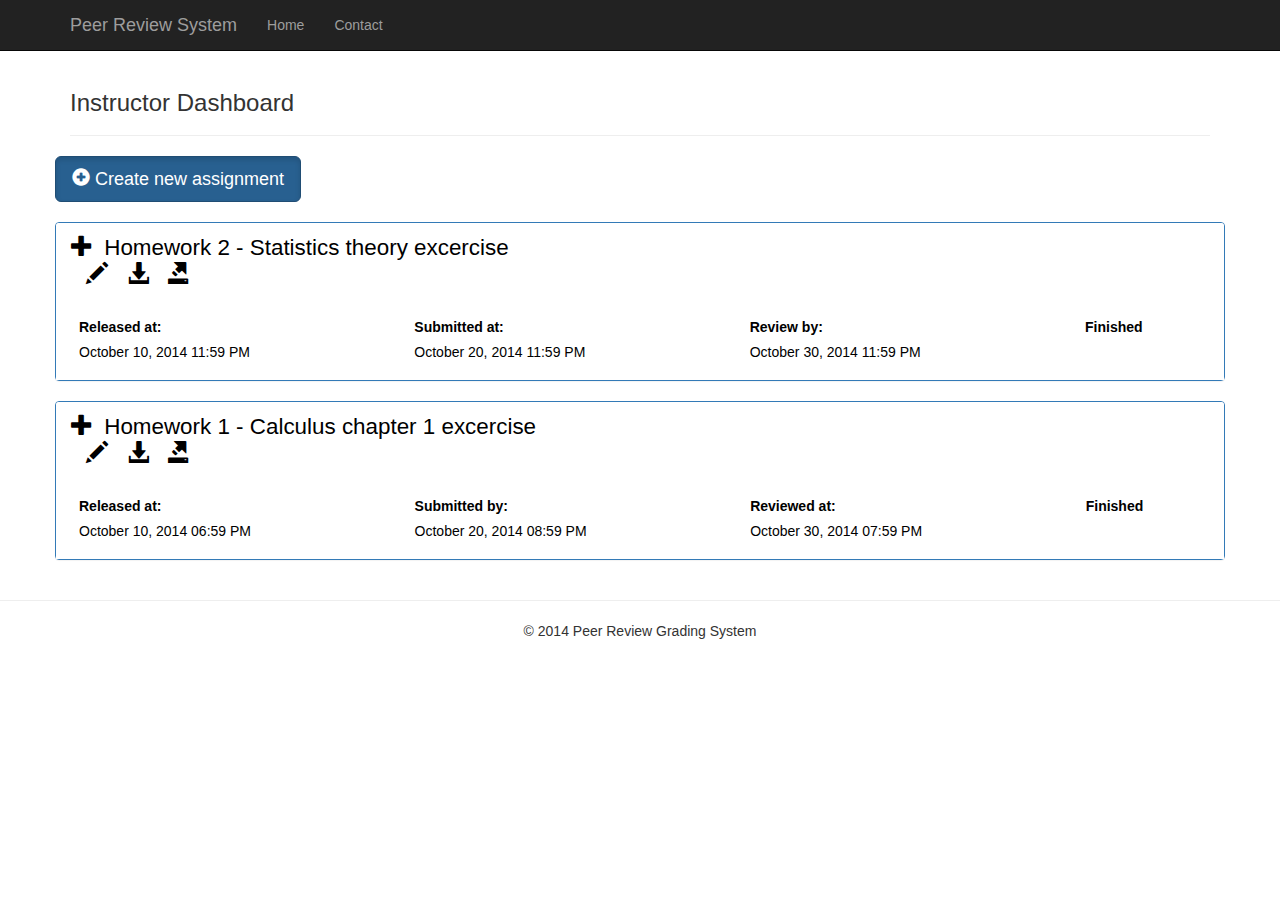
==== instructor-dashboard.html @ ed5aa230 "Change toggle function to include assignment title" ====
<!DOCTYPE html>
<html lang="en">

<head>
<meta charset="utf-8">
<meta name="viewport" content="width=device-width, initial-scale=1.0">
<meta name="description" content="">
<meta name="author" content="">
<link rel="shortcut icon" href="../../assets/ico/favicon.png">
<title>Instructor Dashboard</title>
<link
	href="https://netdna.bootstrapcdn.com/bootstrap/3.0.0/css/bootstrap.min.css"
	rel="stylesheet">
<link href="css/instructor-dashboard.css" rel="stylesheet">
<link href="css/share.css" rel="stylesheet">
<link href="css/bootstrap-clockpicker.min.css" rel="stylesheet">
<link href="css/datepicker.css" rel="stylesheet">
</head>

<body>
	<div class="navbar navbar-inverse navbar-fixed-top">
		<div class="container">
			<div class="navbar-header">
				<button type="button" class="navbar-toggle" data-toggle="collapse"
					data-target=".navbar-collapse">
					<span class="icon-bar"></span> <span class="icon-bar"></span> <span
						class="icon-bar"></span>
				</button>
				<a class="navbar-brand" href="index.html" target="">Peer Review
					System</a>
			</div>
			<div class="collapse navbar-collapse">
				<ul class="nav navbar-nav">
					<li><a href="index.html">Home</a></li>
					<li></li>
					<li><a href="#">Contact</a></li>
				</ul>
			</div>
			<!--/.nav-collapse -->
		</div>
	</div>
	<div class="container">
		<div class="page-header">
			<h3>Instructor Dashboard</h3>
		</div>
		<div class="row" id="area-new-assignment">
			<a href="instructor-new-assignment.html"
				class="btn btn-primary btn-lg active" role="button"> <span
				class="glyphicon glyphicon-plus-sign"></span> Create new assignment
			</a>
		</div>
		<div class="row">
			<div class="panel panel-primary" id="assignment-0">
				<div class="panel-heading">
					<div class="panel-top-bar">
						<h3 class="panel-title">
						<h3 class="panel-title zone-instructor-toggle" title="Show/Hide the assignment details" style="cursor: pointer">
							<span class="glyphicon glyphicon-plus toggle-icon"></span>
							Homework 2 - Statistics theory excercise
						</h3>
						<div class="panel-icon-group">
							<!--yuwei: ID is added for doing edit or download for each task.-->
							<span class="glyphicon glyphicon-pencil function-icon" title="Edit this assignment"	
										id="0" style="cursor: pointer"></span>
							<span class="glyphicon glyphicon-download-alt function-icon" 
										title="Download Sumiitted Assignments" id="0"
										style="cursor: pointer" data-toggle="modal"
										data-target="#myModal"></span>
							<span	class="glyphicon glyphicon-export function-icon grey"
										title="Export peer grade data" id="0"></span>
							<!-- change export icon, and change description later -->
						</div>
						<div class="modal fade" id="myModal" tabindex="-1" role="dialog"
							aria-labelledby="myModalLabel" aria-hidden="true">
							<div class="modal-dialog">
								<div class="modal-content">
									<div class="modal-header">
										<button type="button" class="close" data-dismiss="modal">
											<span aria-hidden="true">&times;</span><span class="sr-only">Close</span>
										</button>
										<h4 class="modal-title" id="myModalLabel">Homework 2</h4>
									</div>
									<div class="modal-body">...</div>
									<div class="modal-footer">
										<button type="button" class="btn btn-default"
											data-dismiss="modal">Cancel</button>
										<button type="button" class="btn btn-primary">Save
											changes</button>
									</div>
								</div>
							</div>
						</div>
					</div>
					<form action="">
						<table id="assignment-main-desc" class="table">
							<tbody>
								<tr class="assignment-timeline">
									<td>
										<div class="circleBase circleType2"></div>
										<div class="lineBase lineType2"></div>
										<div class="lineBase lineType2"></div>
									</td>
									<td>
										<div class="circleBase circleType2"></div>
										<div class="lineBase lineType2"></div>
										<div class="lineBase lineType1"></div>
									</td>
									<td>
										<div class="circleBase circleType1"></div>
										<div class="lineBase lineType1"></div>
										<div class="lineBase lineType1"></div>
									</td>
									<td>
										<div class="circleBase circleType1"></div>
									</td>
								</tr>
								<tr>
									<td>
										<label>Released at:</label>
										<br>
										<span class="release_date_0"> October 10, 2014 11:59 PM</span>
										<span>
											<div class="hide input-append date col-lg-6"
												data-date-format="mm-dd-yyyy" id="realease_date_picker_0">
												<!-- rdp0 for "release_date_picker_0" -->
												<input class="form-control span2 rdp0" size="16" type="text">
												<span class="add-on"><i class="icon-th"></i></span>
											</div>
											<div class="hide input-group clockpicker col-lg-6 rcp0"
												data-autoclose="true" id="realease_clock_picker_0">
												<input type="text" class="form-control span2 clock-value">
												<span class="input-group-addon"> <span
													class="glyphicon glyphicon-time"></span>
												</span>
											</div>
										</span>
									</td>
									<td>
										<label>Submitted at:</label>
										<br>
										<span class="submission_date_0"> October 20, 2014 11:59 PM</span>
										<span>
											<div class="hide input-append date col-lg-6"
												data-date-format="mm-dd-yyyy" id="submission_date_picker_0">
												<input class="form-control span2 sdp0" size="16" type="text">
												<span class="add-on"><i class="icon-th"></i></span>
											</div>
											<div class="hide input-group clockpicker col-lg-6 scp0"
												data-autoclose="true" id="submission_clock_picker_0">
												<input type="text" class="form-control span2 clock-value">
												<span class="input-group-addon">
													<span class="glyphicon glyphicon-time"></span>
												</span>
											</div>
										</span>
									</td>
									<td>
										<label>Review by:</label>
										<br>
										<span class="grading_date_0"> October 30, 2014 11:59 PM</span>
										<span>
											<div class="hide input-append date col-lg-6"
												data-date-format="mm-dd-yyyy" id="grading_date_picker_0">
												<input class="form-control span2 gdp0" size="16" type="text">
												<span class="add-on"><i class="icon-th"></i></span>
											</div>
											<div class="hide input-group clockpicker col-lg-6 gcp0"
												data-autoclose="true" id="grading_clock_picker_0">
												<input type="text" class="form-control span2 clock-value">
												<span class="input-group-addon"> <span
													class="glyphicon glyphicon-time"></span>
												</span>
											</div>
										</span>
									</td>
									<td>
										<label>Finished</label>
									</td>
								</tr>
							</tbody>
						</table>
					</form>
				</div>
				<div class="panel-body assignment-body" id="assignment-body-0" hidden="hidden">
					<table class="table assignment-body-desc">
						<tbody>
							<tr>
								<td class="assignment-detail-label">
									<label>Maximum score:</label>
								</td>
								<td>
									<span class="max-score-static">100</span>
									<div class="col-md-2 max-score-form hide">
											<input type="text" class="form-control" placeholder="Maximum score">
									</div>
								</td>
							</tr>
							<tr>
								<td><label>Number of peer graders:</label></td>
								<td>
									<span class="peer-graders-number-static">3</span>
									<div class="col-md-2 peer-graders-number-form hide">
										<select class="form-control">
										  <option>1</option>
										  <option>2</option>
										  <option>3</option>
										  <option>4</option>
										  <option>5</option>
										</select>
									</div>
								</td>
							</tr>
							<tr>
								<td><label>Assignment instructions:</label></td>
								<td>
									<span class="instructions-static">Give examples of future HCI techniques/technologies.<br>Justify the answer.</span>
									<div class="col-md-8 instructions-form hide">
										<textarea class="form-control" rows="5"></textarea>
									</div>
								</td>
							</tr>
							<tr>
								<td><label>Review guidelines:</label></td>
								<td>
									<span class="guidelines-static">If there are 1 example, minus 10 points.<br>If there are 2 - 3 examples, minus 5 points.<br>Other than this, give the score based from their reasons.</span>
									<div class="col-md-8 guidelines-form hide">
										<textarea class="form-control" rows="5"></textarea>
									</div>
								</td>
							</tr>
						</tbody>
					</table>
					<div align="right" id="submitTable-0"></div>
				</div>
			</div>
		</div>
		<div class="row">
			<div class="panel panel-primary" id="assignment-1">
				<div class="panel-heading">
					<div class="panel-top-bar">
						<h3 class="panel-title zone-instructor-toggle" title="Show/Hide the assignment details" style="cursor: pointer">
							<span class="glyphicon glyphicon-plus toggle-icon"></span>
							Homework 1 - Calculus chapter 1 excercise
						</h3>
						<div class="panel-icon-group">
							<!--yuwei: ID is added for doing edit or download for each task.-->
							<span class="glyphicon glyphicon-pencil function-icon" title="Edit this assignment"
										id="1" style="cursor: pointer"></span>
							<span class="glyphicon glyphicon-download-alt function-icon"
										title="Download Sumiitted Assignments" id="1"
										style="cursor: pointer"></span>
							<span	class="glyphicon glyphicon-export function-icon"
										title="Export peer grade data" id="1" style="cursor: pointer"></span>
							<!-- change export icon, and change description later -->
						</div>
					</div>
					<form action="">
						<table id="assignment-main-desc" class="table">
							<tbody>
								<tr class="assignment-timeline">
									<td>
										<div class="circleBase circleType2"></div>
										<div class="lineBase lineType2"></div>
										<div class="lineBase lineType2"></div>
									</td>
									<td>
										<div class="circleBase circleType2"></div>
										<div class="lineBase lineType2"></div>
										<div class="lineBase lineType2"></div>
									</td>
									<td>
										<div class="circleBase circleType2"></div>
										<div class="lineBase lineType2"></div>
										<div class="lineBase lineType2"></div>
									</td>
									<td>
										<div class="circleBase circleType2"></div>
									</td>
								</tr>
								<tr>
									<td>
										<label>Released at:</label>
										<br>
										<span class="release_date_1"> October 10, 2014 06:59 PM</span>
										<span>
											<div class="hide input-append date col-lg-6"
												data-date-format="mm-dd-yyyy" id="realease_date_picker_1">
												<!-- rdp1 for "release_date_picker_1" -->
												<input class="form-control span2 rdp1" size="16" type="text">
												<span class="add-on"><i class="icon-th"></i></span>
											</div>
											<div class="hide input-group clockpicker col-lg-6 rcp1"
												data-autoclose="true" id="realease_clock_picker_1">
												<input type="text" class="form-control span2 clock-value">
												<span class="input-group-addon">
													<span class="glyphicon glyphicon-time"></span>
												</span>
											</div>
										</span>
									</td>
									<td>
										<label>Submitted by:</label>
										<br>
										<span class="submission_date_1">October 20, 2014 08:59 PM</span>
										<span>
											<div class="hide input-append date col-lg-6"
												data-date-format="mm-dd-yyyy" id="submission_date_picker_1">
												<input class="form-control span2 sdp1" size="16" type="text">
												<span class="add-on"><i	class="icon-th"></i></span>
											</div>
											<div class="hide input-group clockpicker col-lg-6 scp1"
												data-autoclose="true" id="submission_clock_picker_1">
												<input type="text" class="form-control span2 clock-value">
												<span class="input-group-addon">
													<span class="glyphicon glyphicon-time"></span>
												</span>
											</div>
										</span>
									</td>
									<td>
										<label>Reviewed at:</label>
										<br>
										<span class="grading_date_1"> October 30, 2014 07:59 PM</span>
										<span>
											<div class="hide input-append date col-lg-6"
												data-date-format="mm-dd-yyyy" id="grading_date_picker_1">
												<input class="form-control span2 gdp1" size="16" type="text">
												<span class="add-on"><i class="icon-th"></i></span>
											</div>
											<div class="hide input-group clockpicker col-lg-6 gcp1"
												data-autoclose="true" id="grading_clock_picker_1">
												<input type="text" class="form-control span2 clock-value">
												<span class="input-group-addon">
													<span class="glyphicon glyphicon-time gcp1"></span>
												</span>
											</div>
										</span>
									</td>
									<td>
										<label>Finished</label>
									</td>
								</tr>
							</tbody>
						</table>
					</form>
				</div>
				<div class="panel-body assignment-body" id="assignment-body-1"
					hidden="hidden">
					<table class="table assignment-body-desc">
						<tbody>
							<tr>
								<td class="assignment-detail-label">
									<label>Maximum score:</label>
								</td>
								<td>
									<span class="max-score-static">100</span>
									<div class="col-md-2 max-score-form hide">
											<input type="text" class="form-control" placeholder="Maximum score">
									</div>
								</td>
							</tr>
							<tr>
								<td><label>Number of peer graders:</label></td>
								<td>
									<span class="peer-graders-number-static">5</span>
									<div class="col-md-2 peer-graders-number-form hide">
										<select class="form-control">
										  <option>1</option>
										  <option>2</option>
										  <option>3</option>
										  <option>4</option>
										  <option>5</option>
										</select>
									</div>
								</td>
							</tr>
							<tr>
								<td><label>Assignment instructions:</label></td>
								<td>
									<span class="instructions-static">You have to state the process for any usability testing.<br>Justify your answer.</span>
									<div class="col-md-8 instructions-form hide">
										<textarea class="form-control" rows="5"></textarea>
									</div>
								</td>
							</tr>
							<tr>
								<td><label>Review guidelines:</label></td>
								<td>
									<span class="guidelines-static">For students who state the cognitive walkthrough, you should give a full score.<br>Otherwise, zero points.</span>
									<div class="col-md-8 guidelines-form hide">
										<textarea class="form-control" rows="5"></textarea>
									</div>
								</td>
							</tr>
						</tbody>
					</table>
					<div align="right" id="submitTable-1"></div>
					<div class="panel-body assignment-body" id="1"></div>

					<!-- idea: maybe horizontal -->

				</div>

			</div>
		</div>
	</div>
	<!-- /.container -->
	<footer class="web-footer">
		<hr>
		<p class="text-center">© 2014 Peer Review Grading System</p>
	</footer>
	<script
		src="https://ajax.googleapis.com/ajax/libs/jquery/1.10.2/jquery.min.js"></script>
	<script
		src="https://netdna.bootstrapcdn.com/bootstrap/3.0.0/js/bootstrap.min.js"></script>
	<script src="js/instructor-dashboard.js"></script>
	<script src="js/bootstrap-clockpicker.min.js"></script>
	<script src="js/bootstrap-datepicker.js"></script>
</body>

</html>
---- css/instructor-dashboard.css ----
body {
  padding-top: 50px;
}
.starter-template {
  padding: 40px 15px;
}
#area-new-assignment {
  padding-bottom: 20px;
}
#assignment-main-desc{
  margin-top: 5px;
  margin-bottom:0 !important;  
}
#assignment-main-desc td{
  border-top: none !important;
}
.panel-heading{
  background-color: white !important;
  color: black !important;
  border-bottom-style: none !important;
}
.assignment-body{
  background-color: white;
  padding-left: 8px;
  padding-right: 8px;
}
.panel-top-bar{
  display: inline-block;
  width: 100%;
}
.panel-title{
  font-size: 1.6em;
}
span.glyphicon-pencil, span.glyphicon-download-alt, span.glyphicon-export{
  font-size: 1.6em !important;
}
span.toggle-icon{
  margin-right: 5px;
}
span.function-icon{
  margin-left: 15px;
}
---- css/datepicker.css ----
/*!
 * Datepicker for Bootstrap
 *
 * Copyright 2012 Stefan Petre
 * Licensed under the Apache License v2.0
 * http://www.apache.org/licenses/LICENSE-2.0
 *
 */
.datepicker {
  top: 0;
  left: 0;
  padding: 4px;
  margin-top: 1px;
  -webkit-border-radius: 4px;
  -moz-border-radius: 4px;
  border-radius: 4px;
  /*.dow {
    border-top: 1px solid #ddd !important;
  }*/

}
.datepicker:before {
  content: '';
  display: inline-block;
  border-left: 7px solid transparent;
  border-right: 7px solid transparent;
  border-bottom: 7px solid #ccc;
  border-bottom-color: rgba(0, 0, 0, 0.2);
  position: absolute;
  top: -7px;
  left: 6px;
}
.datepicker:after {
  content: '';
  display: inline-block;
  border-left: 6px solid transparent;
  border-right: 6px solid transparent;
  border-bottom: 6px solid #ffffff;
  position: absolute;
  top: -6px;
  left: 7px;
}
.datepicker > div {
  display: none;
}
.datepicker table {
  width: 100%;
  margin: 0;
}
.datepicker td,
.datepicker th {
  text-align: center;
  width: 20px;
  height: 20px;
  -webkit-border-radius: 4px;
  -moz-border-radius: 4px;
  border-radius: 4px;
}
.datepicker td.day:hover {
  background: #eeeeee;
  cursor: pointer;
}
.datepicker td.day.disabled {
  color: #eeeeee;
}
.datepicker td.old,
.datepicker td.new {
  color: #999999;
}
.datepicker td.active,
.datepicker td.active:hover {
  color: #ffffff;
  background-color: #006dcc;
  background-image: -moz-linear-gradient(top, #0088cc, #0044cc);
  background-image: -webkit-gradient(linear, 0 0, 0 100%, from(#0088cc), to(#0044cc));
  background-image: -webkit-linear-gradient(top, #0088cc, #0044cc);
  background-image: -o-linear-gradient(top, #0088cc, #0044cc);
  background-image: linear-gradient(to bottom, #0088cc, #0044cc);
  background-repeat: repeat-x;
  filter: progid:DXImageTransform.Microsoft.gradient(startColorstr='#ff0088cc', endColorstr='#ff0044cc', GradientType=0);
  border-color: #0044cc #0044cc #002a80;
  border-color: rgba(0, 0, 0, 0.1) rgba(0, 0, 0, 0.1) rgba(0, 0, 0, 0.25);
  *background-color: #0044cc;
  /* Darken IE7 buttons by default so they stand out more given they won't have borders */

  filter: progid:DXImageTransform.Microsoft.gradient(enabled = false);
  color: #fff;
  text-shadow: 0 -1px 0 rgba(0, 0, 0, 0.25);
}
.datepicker td.active:hover,
.datepicker td.active:hover:hover,
.datepicker td.active:focus,
.datepicker td.active:hover:focus,
.datepicker td.active:active,
.datepicker td.active:hover:active,
.datepicker td.active.active,
.datepicker td.active:hover.active,
.datepicker td.active.disabled,
.datepicker td.active:hover.disabled,
.datepicker td.active[disabled],
.datepicker td.active:hover[disabled] {
  color: #ffffff;
  background-color: #0044cc;
  *background-color: #003bb3;
}
.datepicker td.active:active,
.datepicker td.active:hover:active,
.datepicker td.active.active,
.datepicker td.active:hover.active {
  background-color: #003399 \9;
}
.datepicker td span {
  display: block;
  width: 47px;
  height: 54px;
  line-height: 54px;
  float: left;
  margin: 2px;
  cursor: pointer;
  -webkit-border-radius: 4px;
  -moz-border-radius: 4px;
  border-radius: 4px;
}
.datepicker td span:hover {
  background: #eeeeee;
}
.datepicker td span.active {
  color: #ffffff;
  background-color: #006dcc;
  background-image: -moz-linear-gradient(top, #0088cc, #0044cc);
  background-image: -webkit-gradient(linear, 0 0, 0 100%, from(#0088cc), to(#0044cc));
  background-image: -webkit-linear-gradient(top, #0088cc, #0044cc);
  background-image: -o-linear-gradient(top, #0088cc, #0044cc);
  background-image: linear-gradient(to bottom, #0088cc, #0044cc);
  background-repeat: repeat-x;
  filter: progid:DXImageTransform.Microsoft.gradient(startColorstr='#ff0088cc', endColorstr='#ff0044cc', GradientType=0);
  border-color: #0044cc #0044cc #002a80;
  border-color: rgba(0, 0, 0, 0.1) rgba(0, 0, 0, 0.1) rgba(0, 0, 0, 0.25);
  *background-color: #0044cc;
  /* Darken IE7 buttons by default so they stand out more given they won't have borders */

  filter: progid:DXImageTransform.Microsoft.gradient(enabled = false);
  color: #fff;
  text-shadow: 0 -1px 0 rgba(0, 0, 0, 0.25);
}
.datepicker td span.active:hover,
.datepicker td span.active:focus,
.datepicker td span.active:active,
.datepicker td span.active.active,
.datepicker td span.active.disabled,
.datepicker td span.active[disabled] {
  color: #ffffff;
  background-color: #0044cc;
  *background-color: #003bb3;
}
.datepicker td span.active:active,
.datepicker td span.active.active {
  background-color: #003399 \9;
}
.datepicker td span.old {
  color: #999999;
}
.datepicker th.switch {
  width: 145px;
}
.datepicker th.next,
.datepicker th.prev {
  font-size: 21px;
}
.datepicker thead tr:first-child th {
  cursor: pointer;
}
.datepicker thead tr:first-child th:hover {
  background: #eeeeee;
}
.input-append.date .add-on i,
.input-prepend.date .add-on i {
  display: block;
  cursor: pointer;
  width: 16px;
  height: 16px;
}
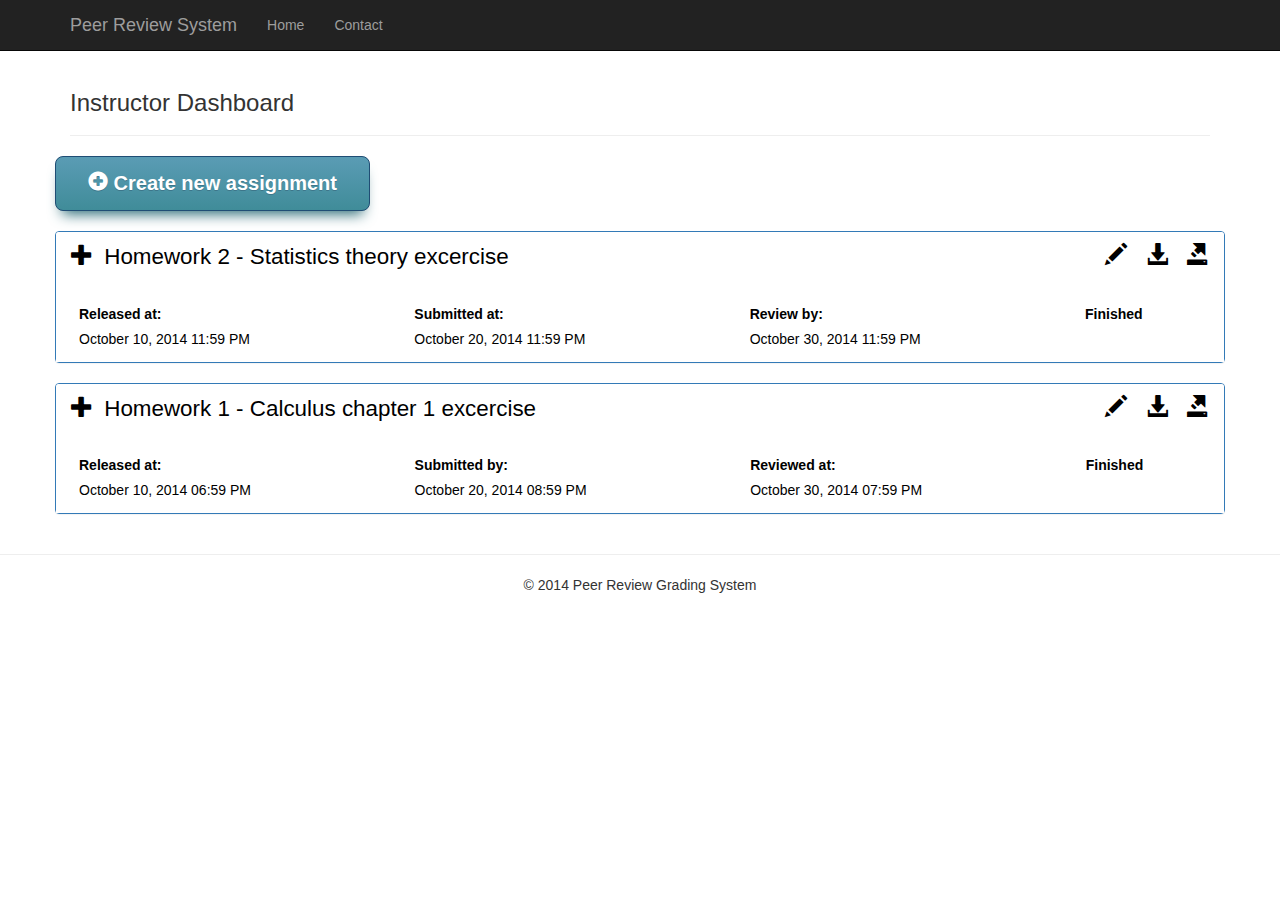
==== commit edaa38fb: "Change save and cancel position of edit assignment zone" ====
--- a/instructor-dashboard.html
+++ b/instructor-dashboard.html
@@ -53,7 +53,6 @@
 			<div class="panel panel-primary" id="assignment-0">
 				<div class="panel-heading">
 					<div class="panel-top-bar">
-						<h3 class="panel-title">
 						<h3 class="panel-title zone-instructor-toggle" title="Show/Hide the assignment details" style="cursor: pointer">
 							<span class="glyphicon glyphicon-plus toggle-icon"></span>
 							Homework 2 - Statistics theory excercise
@@ -230,7 +229,7 @@
 							</tr>
 						</tbody>
 					</table>
-					<div align="right" id="submitTable-0"></div>
+					<div align="center" id="submitTable-0" class="submit-button-zone"></div>
 				</div>
 			</div>
 		</div>
@@ -394,7 +393,7 @@
 							</tr>
 						</tbody>
 					</table>
-					<div align="right" id="submitTable-1"></div>
+					<div align="center" id="submitTable-1" class="submit-button-zone"></div>
 					<div class="panel-body assignment-body" id="1"></div>
 
 					<!-- idea: maybe horizontal -->
--- a/css/instructor-dashboard.css
+++ b/css/instructor-dashboard.css
@@ -14,15 +14,75 @@
 #assignment-main-desc td{
   border-top: none !important;
 }
+.assignment-body-desc{
+  margin-bottom:0 !important;  
+}
+.assignment-body-desc td{
+  border-top: none !important;
+}
+.assignment-timeline td{
+  padding-left: 0 !important;
+  padding-right: 0 !important;
+}
+.assignment-detail-label{
+  width:200px !important;
+}
 .panel-heading{
   background-color: white !important;
   color: black !important;
   border-bottom-style: none !important;
+  padding-bottom: 5px; 
 }
 .assignment-body{
   background-color: white;
-  padding-left: 8px;
-  padding-right: 8px;
+  padding-top: 0;
+}
+.btn.btn-primary.btn-lg.active{
+  -moz-box-shadow: 0px 10px 14px -7px #276873;
+  -webkit-box-shadow: 0px 10px 14px -7px #276873;
+  box-shadow: 0px 10px 14px -7px #276873;
+	background:-webkit-gradient(linear, left top, left bottom, color-stop(0.05, #599bb3), color-stop(1, #408c99));
+	background:-moz-linear-gradient(top, #599bb3 5%, #408c99 100%);
+	background:-webkit-linear-gradient(top, #599bb3 5%, #408c99 100%);
+	background:-o-linear-gradient(top, #599bb3 5%, #408c99 100%);
+	background:-ms-linear-gradient(top, #599bb3 5%, #408c99 100%);
+	background:linear-gradient(to bottom, #599bb3 5%, #408c99 100%);
+	filter:progid:DXImageTransform.Microsoft.gradient(startColorstr='#599bb3', endColorstr='#408c99',GradientType=0);
+	background-color:#599bb3;
+	-moz-border-radius:8px;
+	-webkit-border-radius:8px;
+	border-radius:8px;
+	display:inline-block;
+	cursor:pointer;
+	color:#ffffff;
+	font-family:arial;
+	font-size:20px;
+	font-weight:bold;
+	padding:13px 32px;
+	text-decoration:none;
+	text-shadow:0px 1px 0px #3d768a;
+
+}
+
+.btn.btn-primary.btn-lg.active:hover
+{
+  background:-webkit-gradient(linear, left top, left bottom, color-stop(0.05, #408c99), color-stop(1, #599bb3));
+  background:-moz-linear-gradient(top, #408c99 5%, #599bb3 100%);
+	background:-webkit-linear-gradient(top, #408c99 5%, #599bb3 100%);
+	background:-o-linear-gradient(top, #408c99 5%, #599bb3 100%);
+	background:-ms-linear-gradient(top, #408c99 5%, #599bb3 100%);
+	background:linear-gradient(to bottom, #408c99 5%, #599bb3 100%);
+	filter:progid:DXImageTransform.Microsoft.gradient(startColorstr='#408c99', endColorstr='#599bb3',GradientType=0);
+	background-color:#408c99;
+}
+.btn.small{
+	background:red;
+}
+.btn.btn-red.small{
+	background: green;
+  padding-top: 0px;
+  padding-left: 15px;
+  padding-right: 15px;
 }
 .panel-top-bar{
   display: inline-block;
@@ -30,6 +90,12 @@
 }
 .panel-title{
   font-size: 1.6em;
+  float: left;
+  display: inline-block;
+}
+.panel-icon-group{
+  float: right;
+  display: inline-block;
 }
 span.glyphicon-pencil, span.glyphicon-download-alt, span.glyphicon-export{
   font-size: 1.6em !important;
@@ -39,4 +105,89 @@
 }
 span.function-icon{
   margin-left: 15px;
-}+}
+
+.btn.btn-red.small {
+	-moz-box-shadow:inset 0px 1px 0px 0px #caefab;
+	-webkit-box-shadow:inset 0px 1px 0px 0px #caefab;
+	box-shadow:inset 0px 1px 0px 0px #caefab;
+	background:-webkit-gradient(linear, left top, left bottom, color-stop(0.05, #77d42a), color-stop(1, #5cb811));
+	background:-moz-linear-gradient(top, #77d42a 5%, #5cb811 100%);
+	background:-webkit-linear-gradient(top, #77d42a 5%, #5cb811 100%);
+	background:-o-linear-gradient(top, #77d42a 5%, #5cb811 100%);
+	background:-ms-linear-gradient(top, #77d42a 5%, #5cb811 100%);
+	background:linear-gradient(to bottom, #77d42a 5%, #5cb811 100%);
+	filter:progid:DXImageTransform.Microsoft.gradient(startColorstr='#77d42a', endColorstr='#5cb811',GradientType=0);
+	background-color:#77d42a;
+	-moz-border-radius:6px;
+	-webkit-border-radius:6px;
+	border-radius:6px;
+	border:1px solid #268a16;
+	display:inline-block;
+	cursor:pointer;
+	color:#306108;
+	font-family:arial;
+	font-size:15px;
+	font-weight:bold;
+	padding:6px 24px;
+	text-decoration:none;
+	text-shadow:0px 1px 0px #aade7c;
+}
+.btn.btn-red.small:hover {
+	background:-webkit-gradient(linear, left top, left bottom, color-stop(0.05, #5cb811), color-stop(1, #77d42a));
+	background:-moz-linear-gradient(top, #5cb811 5%, #77d42a 100%);
+	background:-webkit-linear-gradient(top, #5cb811 5%, #77d42a 100%);
+	background:-o-linear-gradient(top, #5cb811 5%, #77d42a 100%);
+	background:-ms-linear-gradient(top, #5cb811 5%, #77d42a 100%);
+	background:linear-gradient(to bottom, #5cb811 5%, #77d42a 100%);
+	filter:progid:DXImageTransform.Microsoft.gradient(startColorstr='#5cb811', endColorstr='#77d42a',GradientType=0);
+	background-color:#5cb811;
+}
+.btn.btn-red.small:active {
+	position:relative;
+	top:1px;
+}
+.btn.small {
+	-moz-box-shadow:inset 0px 1px 0px 0px #f5978e;
+	-webkit-box-shadow:inset 0px 1px 0px 0px #f5978e;
+	box-shadow:inset 0px 1px 0px 0px #f5978e;
+	background:-webkit-gradient(linear, left top, left bottom, color-stop(0.05, #f24537), color-stop(1, #c62d1f));
+	background:-moz-linear-gradient(top, #f24537 5%, #c62d1f 100%);
+	background:-webkit-linear-gradient(top, #f24537 5%, #c62d1f 100%);
+	background:-o-linear-gradient(top, #f24537 5%, #c62d1f 100%);
+	background:-ms-linear-gradient(top, #f24537 5%, #c62d1f 100%);
+	background:linear-gradient(to bottom, #f24537 5%, #c62d1f 100%);
+	filter:progid:DXImageTransform.Microsoft.gradient(startColorstr='#f24537', endColorstr='#c62d1f',GradientType=0);
+	background-color:#f24537;
+	-moz-border-radius:6px;
+	-webkit-border-radius:6px;
+	border-radius:6px;
+	border:1px solid #d02718;
+	display:inline-block;
+	cursor:pointer;
+	color:#800000;
+	font-family:arial;
+	font-size:15px;
+	font-weight:bold;
+	padding:6px 24px;
+	text-decoration:none;
+	text-shadow:0px 1px 0px #810e05;
+}
+.btn.small:hover {
+	background:-webkit-gradient(linear, left top, left bottom, color-stop(0.05, #c62d1f), color-stop(1, #f24537));
+	background:-moz-linear-gradient(top, #c62d1f 5%, #f24537 100%);
+	background:-webkit-linear-gradient(top, #c62d1f 5%, #f24537 100%);
+	background:-o-linear-gradient(top, #c62d1f 5%, #f24537 100%);
+	background:-ms-linear-gradient(top, #c62d1f 5%, #f24537 100%);
+	background:linear-gradient(to bottom, #c62d1f 5%, #f24537 100%);
+	filter:progid:DXImageTransform.Microsoft.gradient(startColorstr='#c62d1f', endColorstr='#f24537',GradientType=0);
+	background-color:#c62d1f;
+}
+.btn.small:active {
+	position:relative;
+	top:1px;
+}
+.submit-button-zone{
+  margin-top: 30px;
+}
+
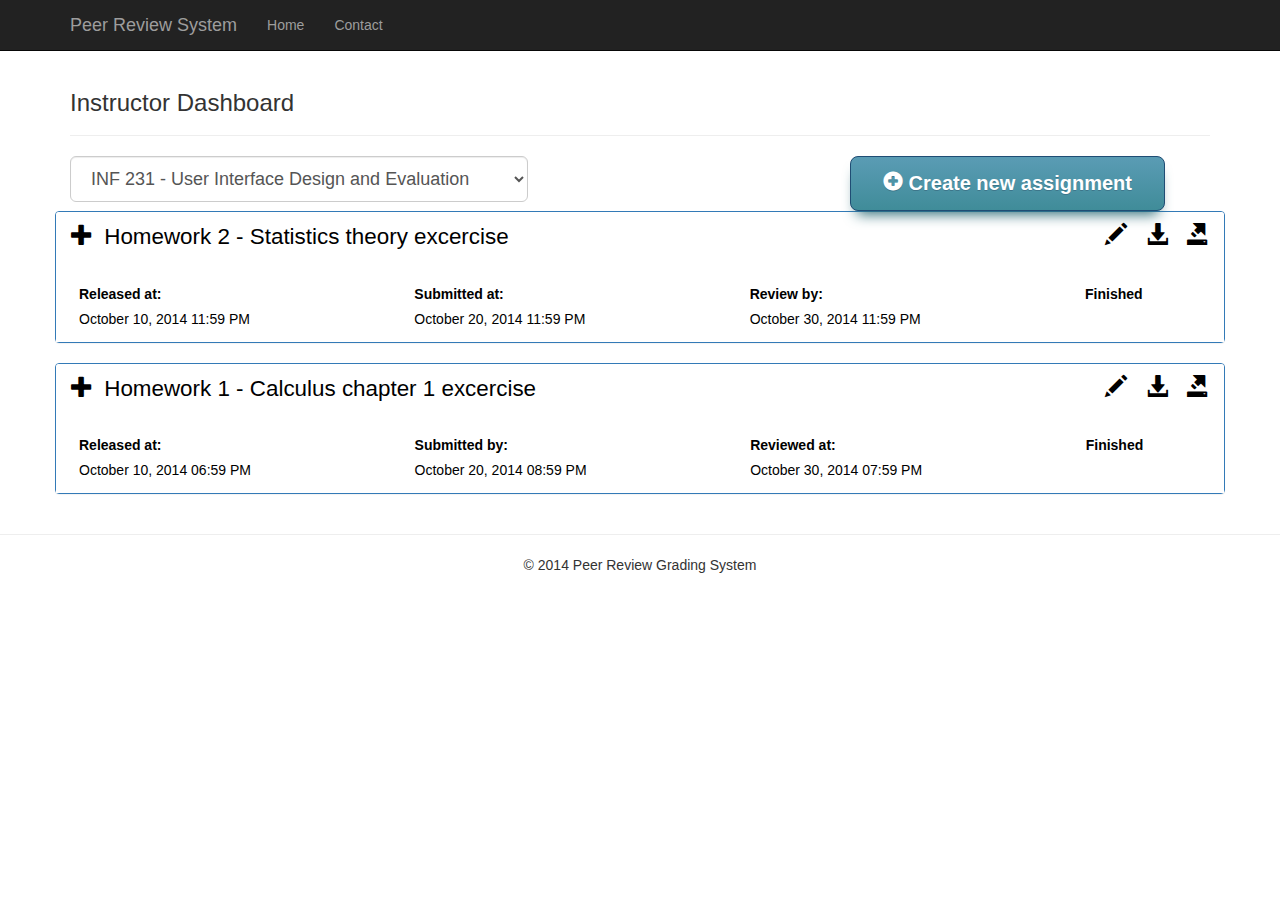
==== commit 815ec3a4: "Adjust the size of course selection and new assignment button" ====
--- a/instructor-dashboard.html
+++ b/instructor-dashboard.html
@@ -43,11 +43,21 @@
 		<div class="page-header">
 			<h3>Instructor Dashboard</h3>
 		</div>
-		<div class="row" id="area-new-assignment">
-			<a href="instructor-new-assignment.html"
-				class="btn btn-primary btn-lg active" role="button"> <span
-				class="glyphicon glyphicon-plus-sign"></span> Create new assignment
-			</a>
+		<div class="row" id="area-main-tools">
+			<div class="col-md-5">
+				<select class="form-control input-lg">
+				  <option>INF 231 - User Interface Design and Evaluation</option>
+				  <option>INF 233 - Knowledge Base User Interface</option>
+				  <option>INF 241 - Introduction to Ubiquitous Computing</option>
+				</select>
+			</div>
+			<div class="col-md-4 col-md-offset-3">
+				<a href="instructor-new-assignment.html" class="btn btn-primary btn-lg active"
+					 id="btn-new-assignment" role="button">
+					<span	class="glyphicon glyphicon-plus-sign"></span>
+					Create new assignment
+				</a>
+			</div>
 		</div>
 		<div class="row">
 			<div class="panel panel-primary" id="assignment-0">
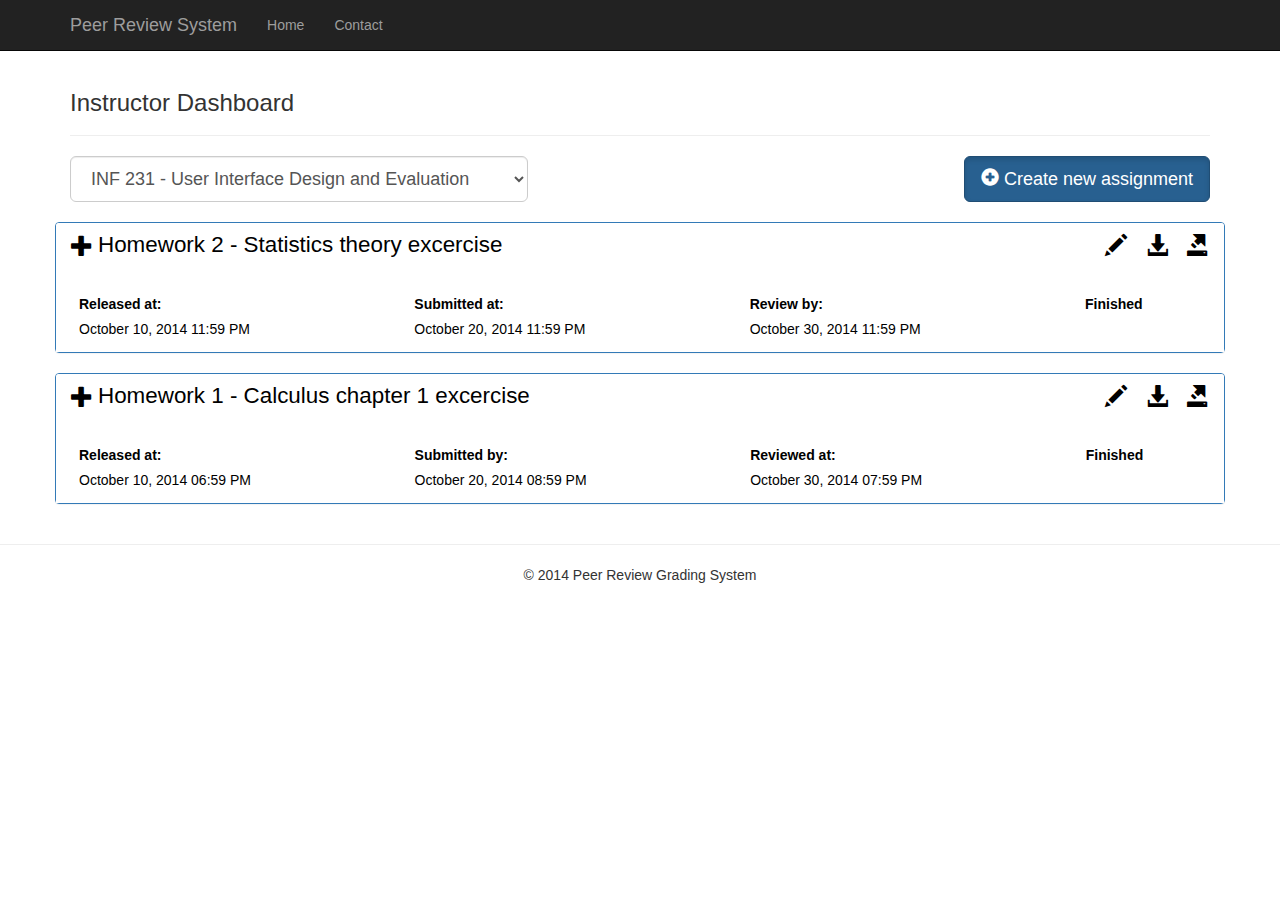
==== commit 671b597b: "Add edit assignment title functionality" ====
--- a/instructor-dashboard.html
+++ b/instructor-dashboard.html
@@ -65,7 +65,10 @@
 					<div class="panel-top-bar">
 						<h3 class="panel-title zone-instructor-toggle" title="Show/Hide the assignment details" style="cursor: pointer">
 							<span class="glyphicon glyphicon-plus toggle-icon"></span>
-							Homework 2 - Statistics theory excercise
+							<span class="assignment-title-static">Homework 2 - Statistics theory excercise</span>
+							<div class="col-md-10 assignment-title-form hide">
+									<input type="text" class="form-control input-lg" placeholder="Title of the assignment">
+							</div>
 						</h3>
 						<div class="panel-icon-group">
 							<!--yuwei: ID is added for doing edit or download for each task.-->
@@ -249,7 +252,10 @@
 					<div class="panel-top-bar">
 						<h3 class="panel-title zone-instructor-toggle" title="Show/Hide the assignment details" style="cursor: pointer">
 							<span class="glyphicon glyphicon-plus toggle-icon"></span>
-							Homework 1 - Calculus chapter 1 excercise
+							<span class="assignment-title-static">Homework 1 - Calculus chapter 1 excercise</span>
+							<div class="col-md-10 assignment-title-form hide">
+									<input type="text" class="form-control input-lg" placeholder="Title of the assignment">
+							</div>
 						</h3>
 						<div class="panel-icon-group">
 							<!--yuwei: ID is added for doing edit or download for each task.-->
--- a/css/instructor-dashboard.css
+++ b/css/instructor-dashboard.css
@@ -4,7 +4,7 @@
 .starter-template {
   padding: 40px 15px;
 }
-#area-new-assignment {
+#area-main-tools {
   padding-bottom: 20px;
 }
 #assignment-main-desc{
@@ -37,7 +37,11 @@
   background-color: white;
   padding-top: 0;
 }
-.btn.btn-primary.btn-lg.active{
+#btn-new-assignment{
+  float: right;
+}
+
+/*.btn.btn-primary.btn-lg.active{
   -moz-box-shadow: 0px 10px 14px -7px #276873;
   -webkit-box-shadow: 0px 10px 14px -7px #276873;
   box-shadow: 0px 10px 14px -7px #276873;
@@ -62,9 +66,9 @@
 	text-decoration:none;
 	text-shadow:0px 1px 0px #3d768a;
 
-}
-
-.btn.btn-primary.btn-lg.active:hover
+}*/
+
+/*.btn.btn-primary.btn-lg.active:hover
 {
   background:-webkit-gradient(linear, left top, left bottom, color-stop(0.05, #408c99), color-stop(1, #599bb3));
   background:-moz-linear-gradient(top, #408c99 5%, #599bb3 100%);
@@ -74,8 +78,8 @@
 	background:linear-gradient(to bottom, #408c99 5%, #599bb3 100%);
 	filter:progid:DXImageTransform.Microsoft.gradient(startColorstr='#408c99', endColorstr='#599bb3',GradientType=0);
 	background-color:#408c99;
-}
-.btn.small{
+}*/
+/*.btn.small{
 	background:red;
 }
 .btn.btn-red.small{
@@ -83,7 +87,7 @@
   padding-top: 0px;
   padding-left: 15px;
   padding-right: 15px;
-}
+}*/
 .panel-top-bar{
   display: inline-block;
   width: 100%;
@@ -92,6 +96,15 @@
   font-size: 1.6em;
   float: left;
   display: inline-block;
+  width:50%;
+}
+.toggle-icon{
+  float:left;
+  display:block;
+}
+.assignment-title-form{
+  float:left;
+  display:block;
 }
 .panel-icon-group{
   float: right;
@@ -107,7 +120,7 @@
   margin-left: 15px;
 }
 
-.btn.btn-red.small {
+/*.btn.btn-red.small {
 	-moz-box-shadow:inset 0px 1px 0px 0px #caefab;
 	-webkit-box-shadow:inset 0px 1px 0px 0px #caefab;
 	box-shadow:inset 0px 1px 0px 0px #caefab;
@@ -186,7 +199,7 @@
 .btn.small:active {
 	position:relative;
 	top:1px;
-}
+}*/
 .submit-button-zone{
   margin-top: 30px;
 }
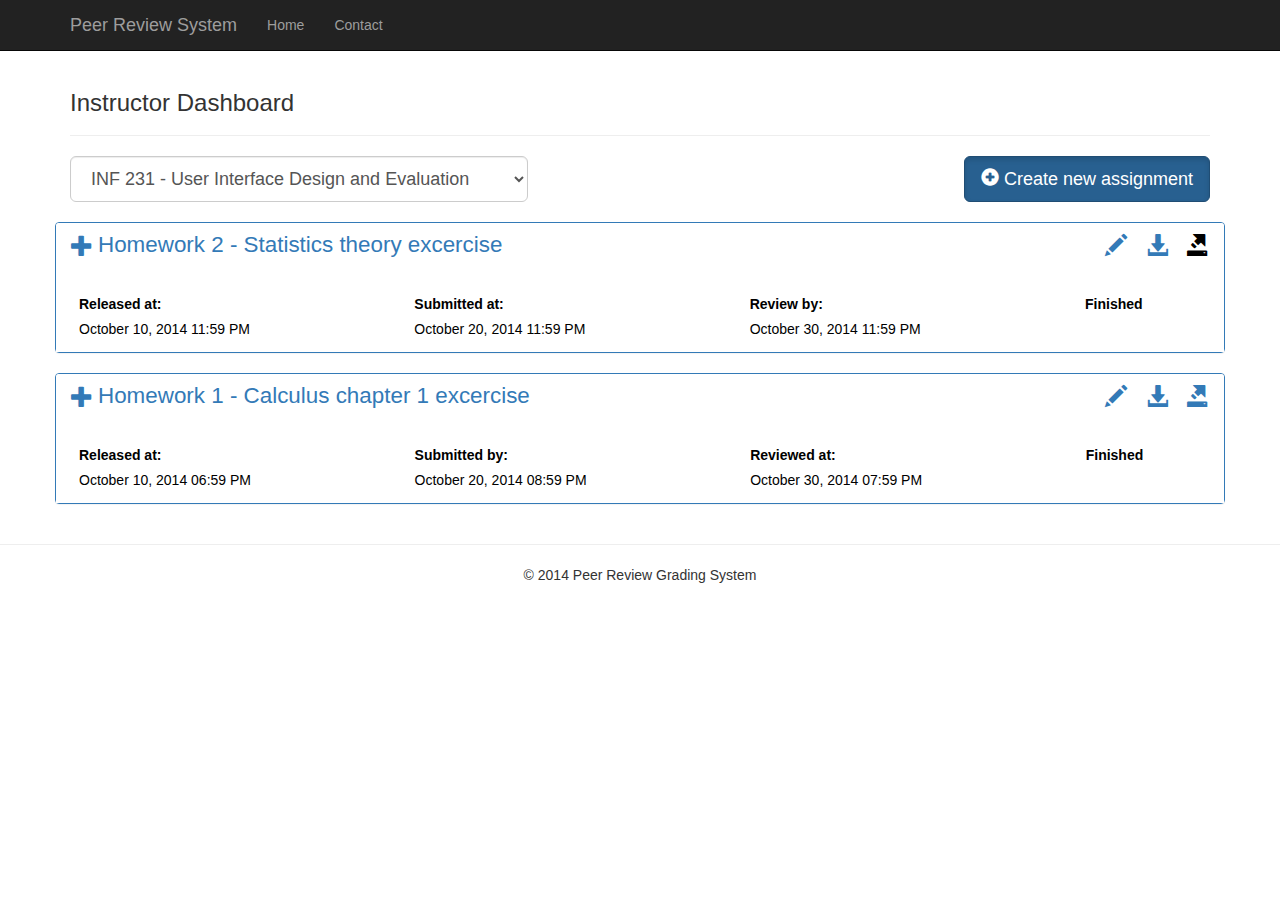
==== commit 6612180a: "Update ID for last assignment on instructor dashboard" ====
--- a/instructor-dashboard.html
+++ b/instructor-dashboard.html
@@ -63,44 +63,22 @@
 			<div class="panel panel-primary" id="assignment-0">
 				<div class="panel-heading">
 					<div class="panel-top-bar">
-						<h3 class="panel-title zone-instructor-toggle" title="Show/Hide the assignment details" style="cursor: pointer">
-							<span class="glyphicon glyphicon-plus toggle-icon"></span>
-							<span class="assignment-title-static">Homework 2 - Statistics theory excercise</span>
-							<div class="col-md-10 assignment-title-form hide">
-									<input type="text" class="form-control input-lg" placeholder="Title of the assignment">
-							</div>
-						</h3>
+						<a class="black">
+							<h3 class="panel-title zone-instructor-toggle" title="Show/Hide the assignment details" style="cursor: pointer">
+								<span class="glyphicon glyphicon-plus toggle-icon"></span>
+								<span class="assignment-title-static">Homework 2 - Statistics theory excercise</span>
+								<div class="col-md-10 assignment-title-form hide">
+										<input type="text" class="form-control input-lg" placeholder="Title of the assignment">
+								</div>
+							</h3>
+						</a>
 						<div class="panel-icon-group">
-							<!--yuwei: ID is added for doing edit or download for each task.-->
-							<span class="glyphicon glyphicon-pencil function-icon" title="Edit this assignment"	
-										id="0" style="cursor: pointer"></span>
-							<span class="glyphicon glyphicon-download-alt function-icon" 
-										title="Download Sumiitted Assignments" id="0"
-										style="cursor: pointer" data-toggle="modal"
-										data-target="#myModal"></span>
+							<a class="black"><span class="glyphicon glyphicon-pencil function-icon" title="Edit this assignment" id="0" 
+								 style="cursor: pointer"></span></a>
+							<a class="black" href="files/assignments.zip"><span class="glyphicon glyphicon-download-alt function-icon"
+								 title="Download Sumiitted Assignments" id="0"></span></a>
 							<span	class="glyphicon glyphicon-export function-icon grey"
 										title="Export peer grade data" id="0"></span>
-							<!-- change export icon, and change description later -->
-						</div>
-						<div class="modal fade" id="myModal" tabindex="-1" role="dialog"
-							aria-labelledby="myModalLabel" aria-hidden="true">
-							<div class="modal-dialog">
-								<div class="modal-content">
-									<div class="modal-header">
-										<button type="button" class="close" data-dismiss="modal">
-											<span aria-hidden="true">&times;</span><span class="sr-only">Close</span>
-										</button>
-										<h4 class="modal-title" id="myModalLabel">Homework 2</h4>
-									</div>
-									<div class="modal-body">...</div>
-									<div class="modal-footer">
-										<button type="button" class="btn btn-default"
-											data-dismiss="modal">Cancel</button>
-										<button type="button" class="btn btn-primary">Save
-											changes</button>
-									</div>
-								</div>
-							</div>
 						</div>
 					</div>
 					<form action="">
@@ -134,7 +112,6 @@
 										<span>
 											<div class="hide input-append date col-lg-6"
 												data-date-format="mm-dd-yyyy" id="realease_date_picker_0">
-												<!-- rdp0 for "release_date_picker_0" -->
 												<input class="form-control span2 rdp0" size="16" type="text">
 												<span class="add-on"><i class="icon-th"></i></span>
 											</div>
@@ -242,31 +219,51 @@
 							</tr>
 						</tbody>
 					</table>
-					<div align="center" id="submitTable-0" class="submit-button-zone"></div>
+					<div class="row submit-button-zone">
+						<div align="center" id="submitTable-0" class="col-md-4 col-md-offset-4"></div>
+						<div class="col-md-4" align="right">
+							<button type="button" class="btn btn-link btn-delete-assignment" style="display:none;" data-toggle="modal" data-target="#deleteConfirmModal_0">(Delete this assignment)</button>
+						</div>
+
+						<div class="modal fade" id="deleteConfirmModal_0" tabindex="-1" role="dialog" aria-labelledby="deleteConfirmModal_0" aria-hidden="true">
+						  <div class="modal-dialog">
+						    <div class="modal-content">
+						      <div class="modal-header">
+						        <button type="button" class="close" data-dismiss="modal"><span aria-hidden="true">&times;</span><span class="sr-only">Close</span></button>
+						        <h4 class="modal-title">Do you want to permanently delete "Homework 2 - Statistics theory excercise"?</h4>
+						      </div>
+						      <div class="modal-body">
+						        <button type="button" class="btn btn-default" data-dismiss="modal">Keep it</button>
+						        <div style="display:inline-block;width:40px;"></div>
+						        <button type="button" class="btn btn-danger btn-permanetly-delete-assignment">Delete</button>
+						      </div>
+						    </div><!-- /.modal-content -->
+						  </div><!-- /.modal-dialog -->
+						</div><!-- /.modal -->
+					</div>
 				</div>
 			</div>
 		</div>
 		<div class="row">
-			<div class="panel panel-primary" id="assignment-1">
+			<div class="panel panel-primary" id="assignment-4">
 				<div class="panel-heading">
 					<div class="panel-top-bar">
-						<h3 class="panel-title zone-instructor-toggle" title="Show/Hide the assignment details" style="cursor: pointer">
-							<span class="glyphicon glyphicon-plus toggle-icon"></span>
-							<span class="assignment-title-static">Homework 1 - Calculus chapter 1 excercise</span>
-							<div class="col-md-10 assignment-title-form hide">
-									<input type="text" class="form-control input-lg" placeholder="Title of the assignment">
-							</div>
-						</h3>
+						<a class="black">
+							<h3 class="panel-title zone-instructor-toggle" title="Show/Hide the assignment details" style="cursor: pointer">
+								<span class="glyphicon glyphicon-plus toggle-icon"></span>
+								<span class="assignment-title-static">Homework 1 - Calculus chapter 1 excercise</span>
+								<div class="col-md-10 assignment-title-form hide">
+										<input type="text" class="form-control input-lg" placeholder="Title of the assignment">
+								</div>
+							</h3>
+						</a>
 						<div class="panel-icon-group">
-							<!--yuwei: ID is added for doing edit or download for each task.-->
-							<span class="glyphicon glyphicon-pencil function-icon" title="Edit this assignment"
-										id="1" style="cursor: pointer"></span>
-							<span class="glyphicon glyphicon-download-alt function-icon"
-										title="Download Sumiitted Assignments" id="1"
-										style="cursor: pointer"></span>
-							<span	class="glyphicon glyphicon-export function-icon"
-										title="Export peer grade data" id="1" style="cursor: pointer"></span>
-							<!-- change export icon, and change description later -->
+							<a class="black"><span class="glyphicon glyphicon-pencil function-icon" title="Edit this assignment" id="4" 
+								 style="cursor: pointer"></span></a>
+							<a class="black" href="files/assignments.zip"><span class="glyphicon glyphicon-download-alt function-icon"
+								 title="Download Sumiitted Assignments" id="4"></span></a>
+							<a class="black" href="files/peer-grades.csv"><span	class="glyphicon glyphicon-export function-icon"
+								 title="Export peer grade data" id="4"></span></a>
 						</div>
 					</div>
 					<form action="">
@@ -296,16 +293,15 @@
 									<td>
 										<label>Released at:</label>
 										<br>
-										<span class="release_date_1"> October 10, 2014 06:59 PM</span>
-										<span>
-											<div class="hide input-append date col-lg-6"
-												data-date-format="mm-dd-yyyy" id="realease_date_picker_1">
-												<!-- rdp1 for "release_date_picker_1" -->
+										<span class="release_date_4"> October 10, 2014 06:59 PM</span>
+										<span>
+											<div class="hide input-append date col-lg-6"
+												data-date-format="mm-dd-yyyy" id="realease_date_picker_4">
 												<input class="form-control span2 rdp1" size="16" type="text">
 												<span class="add-on"><i class="icon-th"></i></span>
 											</div>
 											<div class="hide input-group clockpicker col-lg-6 rcp1"
-												data-autoclose="true" id="realease_clock_picker_1">
+												data-autoclose="true" id="realease_clock_picker_4">
 												<input type="text" class="form-control span2 clock-value">
 												<span class="input-group-addon">
 													<span class="glyphicon glyphicon-time"></span>
@@ -316,15 +312,15 @@
 									<td>
 										<label>Submitted by:</label>
 										<br>
-										<span class="submission_date_1">October 20, 2014 08:59 PM</span>
-										<span>
-											<div class="hide input-append date col-lg-6"
-												data-date-format="mm-dd-yyyy" id="submission_date_picker_1">
+										<span class="submission_date_4">October 20, 2014 08:59 PM</span>
+										<span>
+											<div class="hide input-append date col-lg-6"
+												data-date-format="mm-dd-yyyy" id="submission_date_picker_4">
 												<input class="form-control span2 sdp1" size="16" type="text">
 												<span class="add-on"><i	class="icon-th"></i></span>
 											</div>
 											<div class="hide input-group clockpicker col-lg-6 scp1"
-												data-autoclose="true" id="submission_clock_picker_1">
+												data-autoclose="true" id="submission_clock_picker_4">
 												<input type="text" class="form-control span2 clock-value">
 												<span class="input-group-addon">
 													<span class="glyphicon glyphicon-time"></span>
@@ -335,15 +331,15 @@
 									<td>
 										<label>Reviewed at:</label>
 										<br>
-										<span class="grading_date_1"> October 30, 2014 07:59 PM</span>
-										<span>
-											<div class="hide input-append date col-lg-6"
-												data-date-format="mm-dd-yyyy" id="grading_date_picker_1">
+										<span class="grading_date_4"> October 30, 2014 07:59 PM</span>
+										<span>
+											<div class="hide input-append date col-lg-6"
+												data-date-format="mm-dd-yyyy" id="grading_date_picker_4">
 												<input class="form-control span2 gdp1" size="16" type="text">
 												<span class="add-on"><i class="icon-th"></i></span>
 											</div>
 											<div class="hide input-group clockpicker col-lg-6 gcp1"
-												data-autoclose="true" id="grading_clock_picker_1">
+												data-autoclose="true" id="grading_clock_picker_4">
 												<input type="text" class="form-control span2 clock-value">
 												<span class="input-group-addon">
 													<span class="glyphicon glyphicon-time gcp1"></span>
@@ -359,8 +355,7 @@
 						</table>
 					</form>
 				</div>
-				<div class="panel-body assignment-body" id="assignment-body-1"
-					hidden="hidden">
+				<div class="panel-body assignment-body" id="assignment-body-4" hidden="hidden">
 					<table class="table assignment-body-desc">
 						<tbody>
 							<tr>
@@ -409,13 +404,29 @@
 							</tr>
 						</tbody>
 					</table>
-					<div align="center" id="submitTable-1" class="submit-button-zone"></div>
-					<div class="panel-body assignment-body" id="1"></div>
+					<div class="row submit-button-zone">
+						<div align="center" id="submitTable-4" class="col-md-4 col-md-offset-4"></div>
+						<div class="col-md-4" align="right">
+							<button type="button" class="btn btn-link btn-delete-assignment" style="display:none;" data-toggle="modal" data-target="#deleteConfirmModal_4">(Delete this assignment)</button>
+						</div>
 
-					<!-- idea: maybe horizontal -->
-
+						<div class="modal fade" id="deleteConfirmModal_4" tabindex="-1" role="dialog" aria-labelledby="deleteConfirmModal_4" aria-hidden="true">
+						  <div class="modal-dialog">
+						    <div class="modal-content">
+						      <div class="modal-header">
+						        <button type="button" class="close" data-dismiss="modal"><span aria-hidden="true">&times;</span><span class="sr-only">Close</span></button>
+						        <h4 class="modal-title">Do you want to permanently delete "Homework 1 - Calculus chapter 1 excercise"?</h4>
+						      </div>
+						      <div class="modal-body">
+						        <button type="button" class="btn btn-default" data-dismiss="modal">Keep it</button>
+						        <div style="display:inline-block;width:40px;"></div>
+						        <button type="button" class="btn btn-danger btn-permanetly-delete-assignment">Delete</button>
+						      </div>
+						    </div><!-- /.modal-content -->
+						  </div><!-- /.modal-dialog -->
+						</div><!-- /.modal -->
+					</div>
 				</div>
-
 			</div>
 		</div>
 	</div>
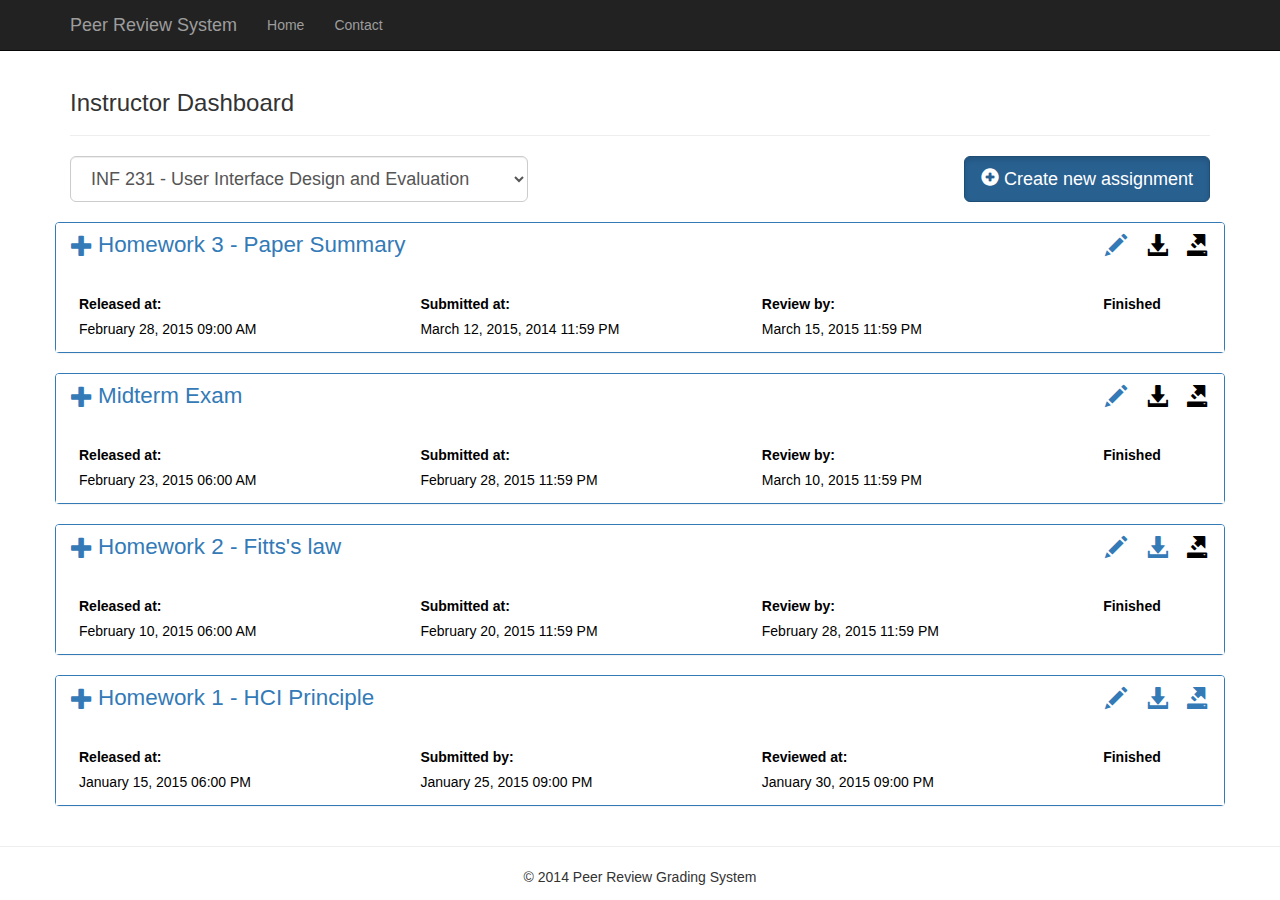
==== commit d1978f34: "Add other assignments and improve UI" ====
--- a/instructor-dashboard.html
+++ b/instructor-dashboard.html
@@ -66,7 +66,7 @@
 						<a class="black">
 							<h3 class="panel-title zone-instructor-toggle" title="Show/Hide the assignment details" style="cursor: pointer">
 								<span class="glyphicon glyphicon-plus toggle-icon"></span>
-								<span class="assignment-title-static">Homework 2 - Statistics theory excercise</span>
+								<span class="assignment-title-static">Homework 3 - Paper Summary</span>
 								<div class="col-md-10 assignment-title-form hide">
 										<input type="text" class="form-control input-lg" placeholder="Title of the assignment">
 								</div>
@@ -75,8 +75,8 @@
 						<div class="panel-icon-group">
 							<a class="black"><span class="glyphicon glyphicon-pencil function-icon" title="Edit this assignment" id="0" 
 								 style="cursor: pointer"></span></a>
-							<a class="black" href="files/assignments.zip"><span class="glyphicon glyphicon-download-alt function-icon"
-								 title="Download Sumiitted Assignments" id="0"></span></a>
+							<span class="glyphicon glyphicon-download-alt function-icon grey"
+								 title="Download Sumiitted Assignments" id="0"></span>
 							<span	class="glyphicon glyphicon-export function-icon grey"
 										title="Export peer grade data" id="0"></span>
 						</div>
@@ -85,22 +85,22 @@
 						<table id="assignment-main-desc" class="table">
 							<tbody>
 								<tr class="assignment-timeline">
-									<td>
-										<div class="circleBase circleType2"></div>
-										<div class="lineBase lineType2"></div>
-										<div class="lineBase lineType2"></div>
-									</td>
-									<td>
-										<div class="circleBase circleType2"></div>
-										<div class="lineBase lineType2"></div>
-										<div class="lineBase lineType1"></div>
-									</td>
-									<td>
+									<td style="width:30%;">
 										<div class="circleBase circleType1"></div>
 										<div class="lineBase lineType1"></div>
 										<div class="lineBase lineType1"></div>
 									</td>
-									<td>
+									<td style="width:30%;">
+										<div class="circleBase circleType1"></div>
+										<div class="lineBase lineType1"></div>
+										<div class="lineBase lineType1"></div>
+									</td>
+									<td style="width:30%;">
+										<div class="circleBase circleType1"></div>
+										<div class="lineBase lineType1"></div>
+										<div class="lineBase lineType1"></div>
+									</td>
+									<td style="width:10%;">
 										<div class="circleBase circleType1"></div>
 									</td>
 								</tr>
@@ -108,7 +108,7 @@
 									<td>
 										<label>Released at:</label>
 										<br>
-										<span class="release_date_0"> October 10, 2014 11:59 PM</span>
+										<span class="release_date_0">February 28, 2015 09:00 AM</span>
 										<span>
 											<div class="hide input-append date col-lg-6"
 												data-date-format="mm-dd-yyyy" id="realease_date_picker_0">
@@ -127,7 +127,7 @@
 									<td>
 										<label>Submitted at:</label>
 										<br>
-										<span class="submission_date_0"> October 20, 2014 11:59 PM</span>
+										<span class="submission_date_0">March 12, 2015, 2014 11:59 PM</span>
 										<span>
 											<div class="hide input-append date col-lg-6"
 												data-date-format="mm-dd-yyyy" id="submission_date_picker_0">
@@ -146,7 +146,7 @@
 									<td>
 										<label>Review by:</label>
 										<br>
-										<span class="grading_date_0"> October 30, 2014 11:59 PM</span>
+										<span class="grading_date_0">March 15, 2015 11:59 PM</span>
 										<span>
 											<div class="hide input-append date col-lg-6"
 												data-date-format="mm-dd-yyyy" id="grading_date_picker_0">
@@ -230,7 +230,7 @@
 						    <div class="modal-content">
 						      <div class="modal-header">
 						        <button type="button" class="close" data-dismiss="modal"><span aria-hidden="true">&times;</span><span class="sr-only">Close</span></button>
-						        <h4 class="modal-title">Do you want to permanently delete "Homework 2 - Statistics theory excercise"?</h4>
+						        <h4 class="modal-title">Do you want to permanently delete "Homework 3 - Paper Summary"?</h4>
 						      </div>
 						      <div class="modal-body">
 						        <button type="button" class="btn btn-default" data-dismiss="modal">Keep it</button>
@@ -244,6 +244,376 @@
 				</div>
 			</div>
 		</div>
+    <div class="row">
+      <div class="panel panel-primary" id="assignment-2">
+        <div class="panel-heading">
+          <div class="panel-top-bar">
+            <a class="black">
+              <h3 class="panel-title zone-instructor-toggle" title="Show/Hide the assignment details" style="cursor: pointer">
+                <span class="glyphicon glyphicon-plus toggle-icon"></span>
+                <span class="assignment-title-static">Midterm Exam</span>
+                <div class="col-md-10 assignment-title-form hide">
+                    <input type="text" class="form-control input-lg" placeholder="Title of the assignment">
+                </div>
+              </h3>
+            </a>
+            <div class="panel-icon-group">
+              <a class="black"><span class="glyphicon glyphicon-pencil function-icon" title="Edit this assignment" id="2" 
+                 style="cursor: pointer"></span></a>
+              <span class="glyphicon glyphicon-download-alt function-icon grey"
+                 title="Download Sumiitted Assignments" id="2"></span>
+              <span class="glyphicon glyphicon-export function-icon grey"
+                    title="Export peer grade data" id="2"></span>
+            </div>
+          </div>
+          <form action="">
+            <table id="assignment-main-desc" class="table">
+              <tbody>
+                <tr class="assignment-timeline">
+                  <td style="width:30%;">
+                    <div class="circleBase circleType2"></div>
+                    <div class="lineBase lineType2"></div>
+                    <div class="lineBase lineType1"></div>
+                  </td>
+                  <td style="width:30%;">
+                    <div class="circleBase circleType1"></div>
+                    <div class="lineBase lineType1"></div>
+                    <div class="lineBase lineType1"></div>
+                  </td>
+                  <td style="width:30%;">
+                    <div class="circleBase circleType1"></div>
+                    <div class="lineBase lineType1"></div>
+                    <div class="lineBase lineType1"></div>
+                  </td>
+                  <td style="width:10%;">
+                    <div class="circleBase circleType1"></div>
+                  </td>
+                </tr>
+                <tr>
+                  <td>
+                    <label>Released at:</label>
+                    <br>
+                    <span class="release_date_2">February 23, 2015 06:00 AM</span>
+                    <span>
+                      <div class="hide input-append date col-lg-6"
+                        data-date-format="mm-dd-yyyy" id="realease_date_picker_2">
+                        <input class="form-control span2 rdp2" size="16" type="text">
+                        <span class="add-on"><i class="icon-th"></i></span>
+                      </div>
+                      <div class="hide input-group clockpicker col-lg-6 rcp2"
+                        data-autoclose="true" id="realease_clock_picker_2">
+                        <input type="text" class="form-control span2 clock-value">
+                        <span class="input-group-addon"> <span
+                          class="glyphicon glyphicon-time"></span>
+                        </span>
+                      </div>
+                    </span>
+                  </td>
+                  <td>
+                    <label>Submitted at:</label>
+                    <br>
+                    <span class="submission_date_2">February 28, 2015 11:59 PM</span>
+                    <span>
+                      <div class="hide input-append date col-lg-6"
+                        data-date-format="mm-dd-yyyy" id="submission_date_picker_2">
+                        <input class="form-control span2 sdp2" size="16" type="text">
+                        <span class="add-on"><i class="icon-th"></i></span>
+                      </div>
+                      <div class="hide input-group clockpicker col-lg-6 scp2"
+                        data-autoclose="true" id="submission_clock_picker_2">
+                        <input type="text" class="form-control span2 clock-value">
+                        <span class="input-group-addon">
+                          <span class="glyphicon glyphicon-time"></span>
+                        </span>
+                      </div>
+                    </span>
+                  </td>
+                  <td>
+                    <label>Review by:</label>
+                    <br>
+                    <span class="grading_date_2">March 10, 2015 11:59 PM</span>
+                    <span>
+                      <div class="hide input-append date col-lg-6"
+                        data-date-format="mm-dd-yyyy" id="grading_date_picker_2">
+                        <input class="form-control span2 gdp2" size="16" type="text">
+                        <span class="add-on"><i class="icon-th"></i></span>
+                      </div>
+                      <div class="hide input-group clockpicker col-lg-6 gcp2"
+                        data-autoclose="true" id="grading_clock_picker_2">
+                        <input type="text" class="form-control span2 clock-value">
+                        <span class="input-group-addon"> <span
+                          class="glyphicon glyphicon-time"></span>
+                        </span>
+                      </div>
+                    </span>
+                  </td>
+                  <td>
+                    <label>Finished</label>
+                  </td>
+                </tr>
+              </tbody>
+            </table>
+          </form>
+        </div>
+        <div class="panel-body assignment-body" id="assignment-body-2" hidden="hidden">
+          <table class="table assignment-body-desc">
+            <tbody>
+              <tr>
+                <td class="assignment-detail-label">
+                  <label>Maximum score:</label>
+                </td>
+                <td>
+                  <span class="max-score-static">100</span>
+                  <div class="col-md-2 max-score-form hide">
+                      <input type="text" class="form-control" placeholder="Maximum score">
+                  </div>
+                </td>
+              </tr>
+              <tr>
+                <td><label>Number of peer graders:</label></td>
+                <td>
+                  <span class="peer-graders-number-static">3</span>
+                  <div class="col-md-2 peer-graders-number-form hide">
+                    <select class="form-control">
+                      <option>1</option>
+                      <option>2</option>
+                      <option>3</option>
+                      <option>4</option>
+                      <option>5</option>
+                    </select>
+                  </div>
+                </td>
+              </tr>
+              <tr>
+                <td><label>Assignment instructions:</label></td>
+                <td>
+                  <span class="instructions-static">Give examples of future HCI techniques/technologies.<br>Justify the answer.</span>
+                  <div class="col-md-8 instructions-form hide">
+                    <textarea class="form-control" rows="5"></textarea>
+                  </div>
+                </td>
+              </tr>
+              <tr>
+                <td><label>Review guidelines:</label></td>
+                <td>
+                  <span class="guidelines-static">If there are 1 example, minus 10 points.<br>If there are 2 - 3 examples, minus 5 points.<br>Other than this, give the score based from their reasons.</span>
+                  <div class="col-md-8 guidelines-form hide">
+                    <textarea class="form-control" rows="5"></textarea>
+                  </div>
+                </td>
+              </tr>
+            </tbody>
+          </table>
+          <div class="row submit-button-zone">
+            <div align="center" id="submitTable-2" class="col-md-4 col-md-offset-4"></div>
+            <div class="col-md-4" align="right">
+              <button type="button" class="btn btn-link btn-delete-assignment" style="display:none;" data-toggle="modal" data-target="#deleteConfirmModal_2">(Delete this assignment)</button>
+            </div>
+
+            <div class="modal fade" id="deleteConfirmModal_2" tabindex="-1" role="dialog" aria-labelledby="deleteConfirmModal_2" aria-hidden="true">
+              <div class="modal-dialog">
+                <div class="modal-content">
+                  <div class="modal-header">
+                    <button type="button" class="close" data-dismiss="modal"><span aria-hidden="true">&times;</span><span class="sr-only">Close</span></button>
+                    <h4 class="modal-title">Do you want to permanently delete "Midterm Exam"?</h4>
+                  </div>
+                  <div class="modal-body">
+                    <button type="button" class="btn btn-default" data-dismiss="modal">Keep it</button>
+                    <div style="display:inline-block;width:40px;"></div>
+                    <button type="button" class="btn btn-danger btn-permanetly-delete-assignment">Delete</button>
+                  </div>
+                </div><!-- /.modal-content -->
+              </div><!-- /.modal-dialog -->
+            </div><!-- /.modal -->
+          </div>
+        </div>
+      </div>
+    </div>
+    <div class="row">
+      <div class="panel panel-primary" id="assignment-3">
+        <div class="panel-heading">
+          <div class="panel-top-bar">
+            <a class="black">
+              <h3 class="panel-title zone-instructor-toggle" title="Show/Hide the assignment details" style="cursor: pointer">
+                <span class="glyphicon glyphicon-plus toggle-icon"></span>
+                <span class="assignment-title-static">Homework 2 - Fitts's law</span>
+                <div class="col-md-10 assignment-title-form hide">
+                    <input type="text" class="form-control input-lg" placeholder="Title of the assignment">
+                </div>
+              </h3>
+            </a>
+            <div class="panel-icon-group">
+              <a class="black"><span class="glyphicon glyphicon-pencil function-icon" title="Edit this assignment" id="3" 
+                 style="cursor: pointer"></span></a>
+              <a class="black" href="files/assignments.zip"><span class="glyphicon glyphicon-download-alt function-icon"
+                 title="Download Sumiitted Assignments" id="3"></span></a>
+              <span class="glyphicon glyphicon-export function-icon grey"
+                    title="Export peer grade data" id="3"></span>
+            </div>
+          </div>
+          <form action="">
+            <table id="assignment-main-desc" class="table">
+              <tbody>
+                <tr class="assignment-timeline">
+                  <td style="width:30%;">
+                    <div class="circleBase circleType2"></div>
+                    <div class="lineBase lineType2"></div>
+                    <div class="lineBase lineType2"></div>
+                  </td>
+                  <td style="width:30%;">
+                    <div class="circleBase circleType2"></div>
+                    <div class="lineBase lineType2"></div>
+                    <div class="lineBase lineType1"></div>
+                  </td>
+                  <td style="width:30%;">
+                    <div class="circleBase circleType1"></div>
+                    <div class="lineBase lineType1"></div>
+                    <div class="lineBase lineType1"></div>
+                  </td>
+                  <td style="width:10%;">
+                    <div class="circleBase circleType1"></div>
+                  </td>
+                </tr>
+                <tr>
+                  <td>
+                    <label>Released at:</label>
+                    <br>
+                    <span class="release_date_3">February 10, 2015 06:00 AM</span>
+                    <span>
+                      <div class="hide input-append date col-lg-6"
+                        data-date-format="mm-dd-yyyy" id="realease_date_picker_3">
+                        <input class="form-control span2 rdp3" size="16" type="text">
+                        <span class="add-on"><i class="icon-th"></i></span>
+                      </div>
+                      <div class="hide input-group clockpicker col-lg-6 rcp3"
+                        data-autoclose="true" id="realease_clock_picker_3">
+                        <input type="text" class="form-control span2 clock-value">
+                        <span class="input-group-addon"> <span
+                          class="glyphicon glyphicon-time"></span>
+                        </span>
+                      </div>
+                    </span>
+                  </td>
+                  <td>
+                    <label>Submitted at:</label>
+                    <br>
+                    <span class="submission_date_3">February 20, 2015 11:59 PM</span>
+                    <span>
+                      <div class="hide input-append date col-lg-6"
+                        data-date-format="mm-dd-yyyy" id="submission_date_picker_3">
+                        <input class="form-control span2 sdp3" size="16" type="text">
+                        <span class="add-on"><i class="icon-th"></i></span>
+                      </div>
+                      <div class="hide input-group clockpicker col-lg-6 scp3"
+                        data-autoclose="true" id="submission_clock_picker_3">
+                        <input type="text" class="form-control span2 clock-value">
+                        <span class="input-group-addon">
+                          <span class="glyphicon glyphicon-time"></span>
+                        </span>
+                      </div>
+                    </span>
+                  </td>
+                  <td>
+                    <label>Review by:</label>
+                    <br>
+                    <span class="grading_date_3">February 28, 2015 11:59 PM</span>
+                    <span>
+                      <div class="hide input-append date col-lg-6"
+                        data-date-format="mm-dd-yyyy" id="grading_date_picker_3">
+                        <input class="form-control span2 gdp3" size="16" type="text">
+                        <span class="add-on"><i class="icon-th"></i></span>
+                      </div>
+                      <div class="hide input-group clockpicker col-lg-6 gcp3"
+                        data-autoclose="true" id="grading_clock_picker_3">
+                        <input type="text" class="form-control span2 clock-value">
+                        <span class="input-group-addon"> <span
+                          class="glyphicon glyphicon-time"></span>
+                        </span>
+                      </div>
+                    </span>
+                  </td>
+                  <td>
+                    <label>Finished</label>
+                  </td>
+                </tr>
+              </tbody>
+            </table>
+          </form>
+        </div>
+        <div class="panel-body assignment-body" id="assignment-body-3" hidden="hidden">
+          <table class="table assignment-body-desc">
+            <tbody>
+              <tr>
+                <td class="assignment-detail-label">
+                  <label>Maximum score:</label>
+                </td>
+                <td>
+                  <span class="max-score-static">100</span>
+                  <div class="col-md-2 max-score-form hide">
+                      <input type="text" class="form-control" placeholder="Maximum score">
+                  </div>
+                </td>
+              </tr>
+              <tr>
+                <td><label>Number of peer graders:</label></td>
+                <td>
+                  <span class="peer-graders-number-static">3</span>
+                  <div class="col-md-2 peer-graders-number-form hide">
+                    <select class="form-control">
+                      <option>1</option>
+                      <option>2</option>
+                      <option>3</option>
+                      <option>4</option>
+                      <option>5</option>
+                    </select>
+                  </div>
+                </td>
+              </tr>
+              <tr>
+                <td><label>Assignment instructions:</label></td>
+                <td>
+                  <span class="instructions-static">Give examples of future HCI techniques/technologies.<br>Justify the answer.</span>
+                  <div class="col-md-8 instructions-form hide">
+                    <textarea class="form-control" rows="5"></textarea>
+                  </div>
+                </td>
+              </tr>
+              <tr>
+                <td><label>Review guidelines:</label></td>
+                <td>
+                  <span class="guidelines-static">If there are 1 example, minus 10 points.<br>If there are 2 - 3 examples, minus 5 points.<br>Other than this, give the score based from their reasons.</span>
+                  <div class="col-md-8 guidelines-form hide">
+                    <textarea class="form-control" rows="5"></textarea>
+                  </div>
+                </td>
+              </tr>
+            </tbody>
+          </table>
+          <div class="row submit-button-zone">
+            <div align="center" id="submitTable-3" class="col-md-4 col-md-offset-4"></div>
+            <div class="col-md-4" align="right">
+              <button type="button" class="btn btn-link btn-delete-assignment" style="display:none;" data-toggle="modal" data-target="#deleteConfirmModal_3">(Delete this assignment)</button>
+            </div>
+
+            <div class="modal fade" id="deleteConfirmModal_3" tabindex="-1" role="dialog" aria-labelledby="deleteConfirmModal_3" aria-hidden="true">
+              <div class="modal-dialog">
+                <div class="modal-content">
+                  <div class="modal-header">
+                    <button type="button" class="close" data-dismiss="modal"><span aria-hidden="true">&times;</span><span class="sr-only">Close</span></button>
+                    <h4 class="modal-title">Do you want to permanently delete "Homework 2 - Fitts's law"?</h4>
+                  </div>
+                  <div class="modal-body">
+                    <button type="button" class="btn btn-default" data-dismiss="modal">Keep it</button>
+                    <div style="display:inline-block;width:40px;"></div>
+                    <button type="button" class="btn btn-danger btn-permanetly-delete-assignment">Delete</button>
+                  </div>
+                </div><!-- /.modal-content -->
+              </div><!-- /.modal-dialog -->
+            </div><!-- /.modal -->
+          </div>
+        </div>
+      </div>
+    </div>
 		<div class="row">
 			<div class="panel panel-primary" id="assignment-4">
 				<div class="panel-heading">
@@ -251,7 +621,7 @@
 						<a class="black">
 							<h3 class="panel-title zone-instructor-toggle" title="Show/Hide the assignment details" style="cursor: pointer">
 								<span class="glyphicon glyphicon-plus toggle-icon"></span>
-								<span class="assignment-title-static">Homework 1 - Calculus chapter 1 excercise</span>
+								<span class="assignment-title-static">Homework 1 - HCI Principle</span>
 								<div class="col-md-10 assignment-title-form hide">
 										<input type="text" class="form-control input-lg" placeholder="Title of the assignment">
 								</div>
@@ -270,22 +640,22 @@
 						<table id="assignment-main-desc" class="table">
 							<tbody>
 								<tr class="assignment-timeline">
-									<td>
+									<td style="width:30%;">
 										<div class="circleBase circleType2"></div>
 										<div class="lineBase lineType2"></div>
 										<div class="lineBase lineType2"></div>
 									</td>
-									<td>
+									<td style="width:30%;">
 										<div class="circleBase circleType2"></div>
 										<div class="lineBase lineType2"></div>
 										<div class="lineBase lineType2"></div>
 									</td>
-									<td>
+									<td style="width:30%;">
 										<div class="circleBase circleType2"></div>
 										<div class="lineBase lineType2"></div>
 										<div class="lineBase lineType2"></div>
 									</td>
-									<td>
+									<td style="width:10%;">
 										<div class="circleBase circleType2"></div>
 									</td>
 								</tr>
@@ -293,14 +663,14 @@
 									<td>
 										<label>Released at:</label>
 										<br>
-										<span class="release_date_4"> October 10, 2014 06:59 PM</span>
+										<span class="release_date_4">January 15, 2015 06:00 PM</span>
 										<span>
 											<div class="hide input-append date col-lg-6"
 												data-date-format="mm-dd-yyyy" id="realease_date_picker_4">
-												<input class="form-control span2 rdp1" size="16" type="text">
+												<input class="form-control span2 rdp4" size="16" type="text">
 												<span class="add-on"><i class="icon-th"></i></span>
 											</div>
-											<div class="hide input-group clockpicker col-lg-6 rcp1"
+											<div class="hide input-group clockpicker col-lg-6 rcp4"
 												data-autoclose="true" id="realease_clock_picker_4">
 												<input type="text" class="form-control span2 clock-value">
 												<span class="input-group-addon">
@@ -312,14 +682,14 @@
 									<td>
 										<label>Submitted by:</label>
 										<br>
-										<span class="submission_date_4">October 20, 2014 08:59 PM</span>
+										<span class="submission_date_4">January 25, 2015 09:00 PM</span>
 										<span>
 											<div class="hide input-append date col-lg-6"
 												data-date-format="mm-dd-yyyy" id="submission_date_picker_4">
-												<input class="form-control span2 sdp1" size="16" type="text">
+												<input class="form-control span2 sdp4" size="16" type="text">
 												<span class="add-on"><i	class="icon-th"></i></span>
 											</div>
-											<div class="hide input-group clockpicker col-lg-6 scp1"
+											<div class="hide input-group clockpicker col-lg-6 scp4"
 												data-autoclose="true" id="submission_clock_picker_4">
 												<input type="text" class="form-control span2 clock-value">
 												<span class="input-group-addon">
@@ -331,14 +701,14 @@
 									<td>
 										<label>Reviewed at:</label>
 										<br>
-										<span class="grading_date_4"> October 30, 2014 07:59 PM</span>
+										<span class="grading_date_4"> January 30, 2015 09:00 PM</span>
 										<span>
 											<div class="hide input-append date col-lg-6"
 												data-date-format="mm-dd-yyyy" id="grading_date_picker_4">
-												<input class="form-control span2 gdp1" size="16" type="text">
+												<input class="form-control span2 gdp4" size="16" type="text">
 												<span class="add-on"><i class="icon-th"></i></span>
 											</div>
-											<div class="hide input-group clockpicker col-lg-6 gcp1"
+											<div class="hide input-group clockpicker col-lg-6 gcp4"
 												data-autoclose="true" id="grading_clock_picker_4">
 												<input type="text" class="form-control span2 clock-value">
 												<span class="input-group-addon">
@@ -415,7 +785,7 @@
 						    <div class="modal-content">
 						      <div class="modal-header">
 						        <button type="button" class="close" data-dismiss="modal"><span aria-hidden="true">&times;</span><span class="sr-only">Close</span></button>
-						        <h4 class="modal-title">Do you want to permanently delete "Homework 1 - Calculus chapter 1 excercise"?</h4>
+						        <h4 class="modal-title">Do you want to permanently delete "Homework 1 - HCI Principle"?</h4>
 						      </div>
 						      <div class="modal-body">
 						        <button type="button" class="btn btn-default" data-dismiss="modal">Keep it</button>
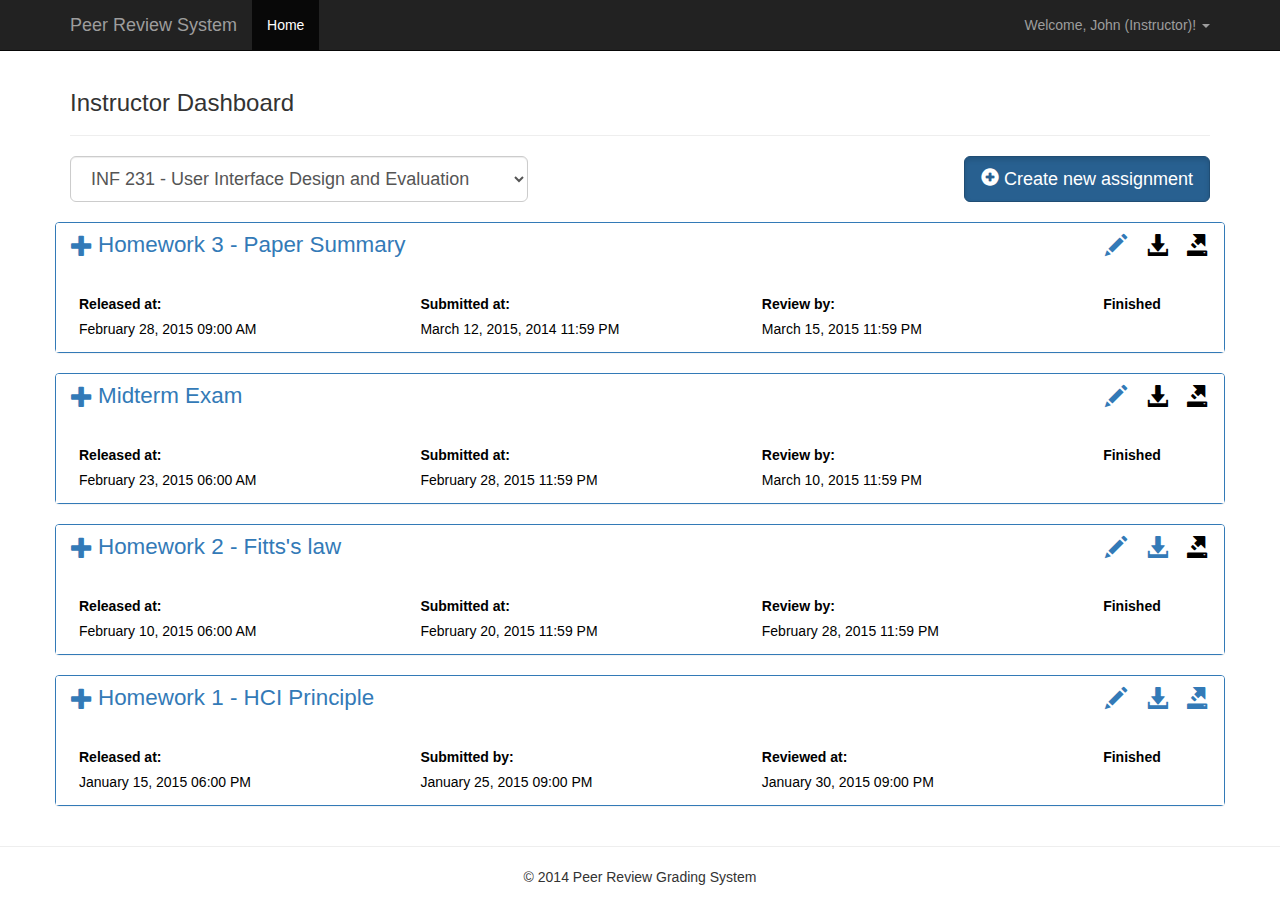
==== commit af001de0: "Add active class to menu link on instructor dashboard" ====
--- a/instructor-dashboard.html
+++ b/instructor-dashboard.html
@@ -26,15 +26,24 @@
 					<span class="icon-bar"></span> <span class="icon-bar"></span> <span
 						class="icon-bar"></span>
 				</button>
-				<a class="navbar-brand" href="index.html" target="">Peer Review
+				<a class="navbar-brand" href="instructor-dashboard.html" target="">Peer Review
 					System</a>
 			</div>
 			<div class="collapse navbar-collapse">
 				<ul class="nav navbar-nav">
-					<li><a href="index.html">Home</a></li>
-					<li></li>
-					<li><a href="#">Contact</a></li>
+					<li class="active"><a href="instructor-dashboard.html">Home</a></li>
 				</ul>
+	      <ul class="nav navbar-nav navbar-right">
+	        <li class="dropdown">
+	          <a href="#" class="dropdown-toggle" data-toggle="dropdown" role="button" aria-expanded="false">Welcome, John (Instructor)! <span class="caret"></span></a>
+	          <ul class="dropdown-menu" role="menu">
+	            <li><a href="#">My account</a></li>
+	            <li><a href="#">Help</a></li>
+	            <li class="divider"></li>
+	            <li><a href="index.html">Log out</a></li>
+	          </ul>
+	        </li>
+	      </ul>
 			</div>
 			<!--/.nav-collapse -->
 		</div>
